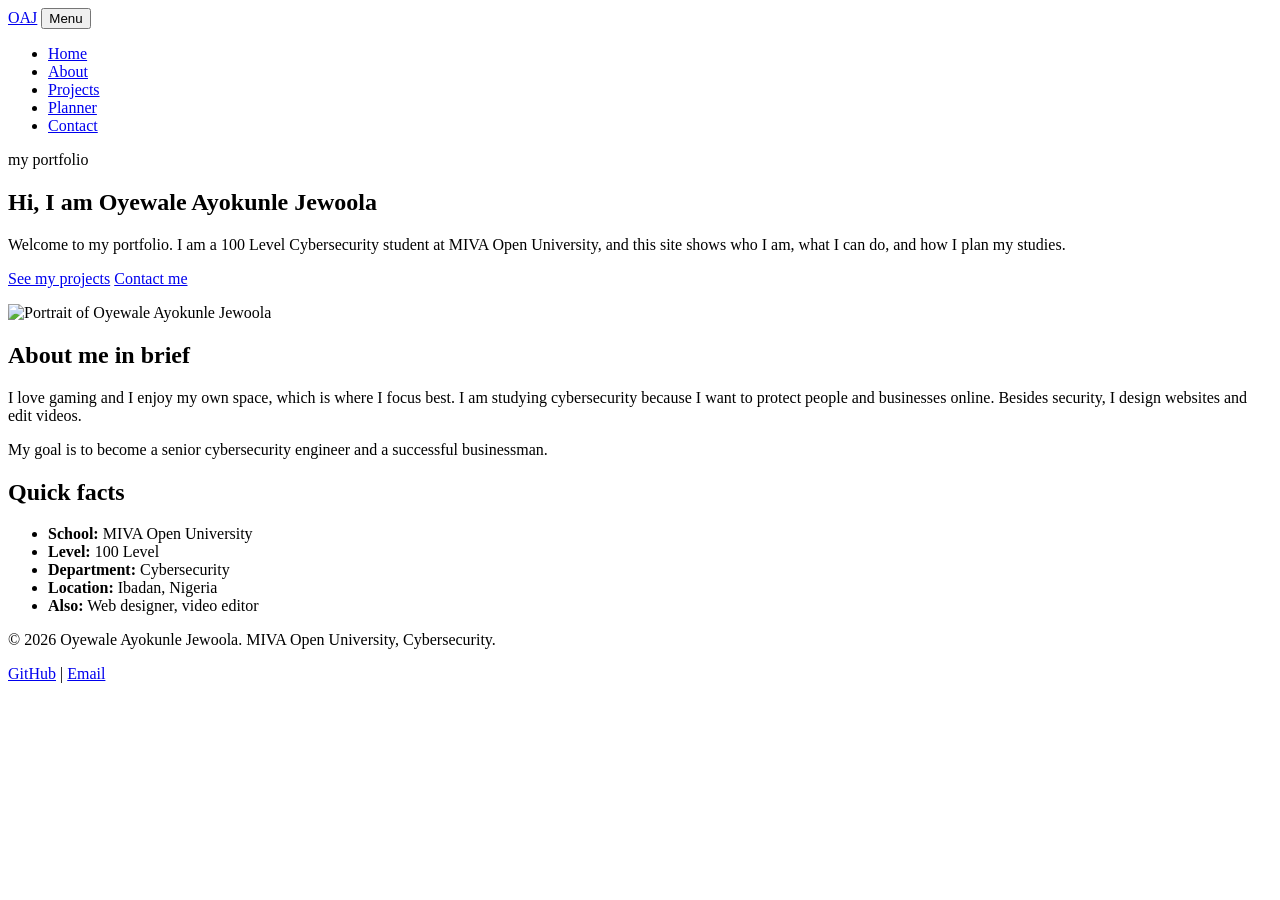
==== index.html @ 598a5769 "Add files via upload" ====
<!DOCTYPE html>
<html lang="en">
<head>
<meta charset="UTF-8">
<meta name="viewport" content="width=device-width, initial-scale=1">
<meta name="description" content="Portfolio and academic planner of Oyewale Ayokunle Jewoola, cybersecurity student at MIVA Open University.">
<title>Home | Oyewale Jewoola</title>
<link rel="preconnect" href="https://fonts.googleapis.com">
<link href="https://fonts.googleapis.com/css2?family=Chakra+Petch:wght@500;700&display=swap" rel="stylesheet">
<link rel="stylesheet" href="css/style.css">
</head>
<body>
<header class="site-header">
<a class="brand" href="index.html">OAJ</a>
<button id="menu-btn" aria-label="Toggle menu" aria-expanded="false">Menu</button>
<nav id="nav"><ul><li><a href="index.html" class=active aria-current=page>Home</a></li><li><a href="about.html">About</a></li><li><a href="projects.html">Projects</a></li><li><a href="planner.html">Planner</a></li><li><a href="contact.html">Contact</a></li></ul></nav>
</header>
<main>
<section class="hero">
<div class="hero-text">
<p class="prompt">my portfolio</p>
<h1>Hi, I am Oyewale Ayokunle Jewoola</h1>
<p class="lead">Welcome to my portfolio. I am a 100 Level Cybersecurity student at MIVA Open University, and this site shows who I am, what I can do, and how I plan my studies.</p>
<p><a class="btn" href="projects.html">See my projects</a> <a class="btn ghost" href="contact.html">Contact me</a></p>
</div>
<img class="portrait" src="images/profile.svg" alt="Portrait of Oyewale Ayokunle Jewoola" width="320" height="320">
</section>
<section class="wrap split">
<article>
<h2>About me in brief</h2>
<p>I love gaming and I enjoy my own space, which is where I focus best. I am studying cybersecurity because I want to protect people and businesses online. Besides security, I design websites and edit videos.</p>
<p>My goal is to become a senior cybersecurity engineer and a successful businessman.</p>
</article>
<aside>
<h2>Quick facts</h2>
<ul class="facts">
<li><strong>School:</strong> MIVA Open University</li>
<li><strong>Level:</strong> 100 Level</li>
<li><strong>Department:</strong> Cybersecurity</li>
<li><strong>Location:</strong> Ibadan, Nigeria</li>
<li><strong>Also:</strong> Web designer, video editor</li>
</ul>
</aside>
</section>
</main>
<footer class="site-footer">
<p>&copy; 2026 Oyewale Ayokunle Jewoola. MIVA Open University, Cybersecurity.</p>
<p><a href="https://github.com/experthenry100-ctrl">GitHub</a> | <a href="mailto:oyewaleayokunle286@gmail.com">Email</a></p>
</footer>
<script src="js/main.js"></script>
</body>
</html>
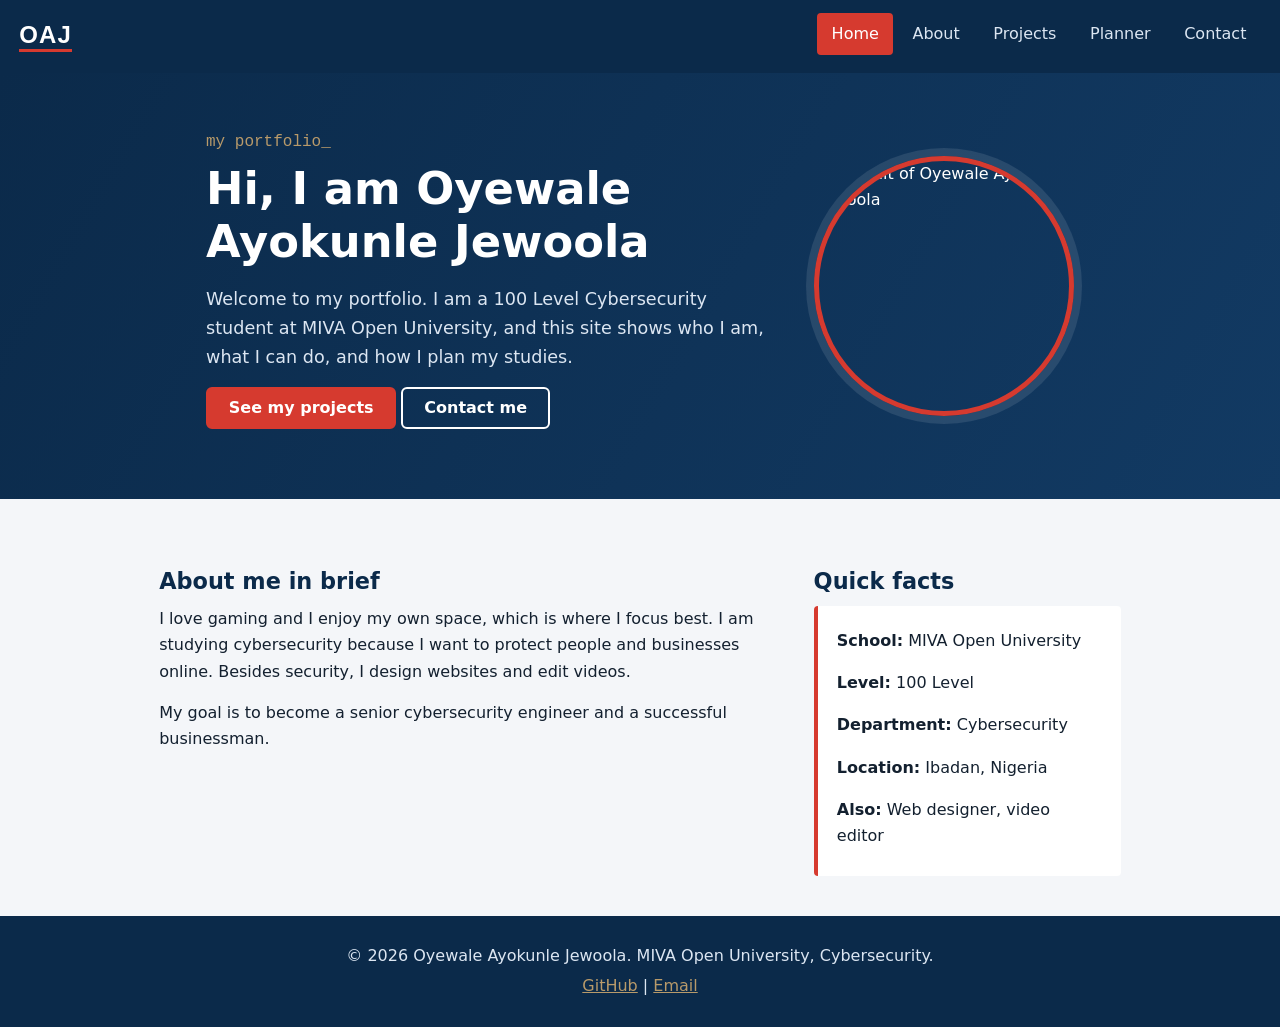
==== commit 11000c25: "Update index.html" ====
--- a/index.html
+++ b/index.html
@@ -7,7 +7,7 @@
 <title>Home | Oyewale Jewoola</title>
 <link rel="preconnect" href="https://fonts.googleapis.com">
 <link href="https://fonts.googleapis.com/css2?family=Chakra+Petch:wght@500;700&display=swap" rel="stylesheet">
-<link rel="stylesheet" href="css/style.css">
+<link rel="stylesheet" href="style.css">
 </head>
 <body>
 <header class="site-header">
@@ -49,4 +49,4 @@
 </footer>
 <script src="js/main.js"></script>
 </body>
-</html>+</html>
--- a/style.css
+++ b/style.css
@@ -0,0 +1,87 @@
+:root{--navy:#0b2a4a;--navy2:#123a63;--red:#d63a2f;--gold:#b89a6a;--bg:#f4f6f9;--ink:#13202f;--muted:#5a6878;--line:#d9e0e8}
+*{box-sizing:border-box;margin:0}
+html{scroll-behavior:smooth}
+body{font:1rem/1.65 system-ui,"Segoe UI",Roboto,sans-serif;color:var(--ink);background:var(--bg);min-height:100vh;display:flex;flex-direction:column}
+main{flex:1}
+h1,h2{font-family:"Chakra Petch",system-ui,sans-serif;line-height:1.2;color:var(--navy)}
+h1{font-size:clamp(1.8rem,5vw,2.8rem);margin-bottom:1rem}
+h2{font-size:1.4rem;margin:1.8rem 0 .7rem}
+p{margin-bottom:.9rem;max-width:68ch}
+a{color:var(--red)}
+a:focus-visible,button:focus-visible,input:focus-visible,textarea:focus-visible{outline:3px solid var(--gold);outline-offset:2px}
+.wrap{max-width:1000px;margin:0 auto;padding:2.5rem 1.2rem}
+.narrow{max-width:700px}
+.sr{position:absolute;left:-9999px}
+.muted{color:var(--muted)}
+/* header and navigation */
+.site-header{background:var(--navy);display:flex;justify-content:space-between;align-items:center;flex-wrap:wrap;padding:.8rem 1.2rem;position:sticky;top:0;z-index:10}
+.brand{font:700 1.5rem "Chakra Petch",sans-serif;color:#fff;text-decoration:none;letter-spacing:.05em;border-bottom:3px solid var(--red)}
+nav ul{list-style:none;display:flex;gap:.3rem;padding:0}
+nav a{display:block;padding:.5rem .9rem;color:#dce6f2;text-decoration:none;border-radius:4px;transition:background .25s,color .25s}
+nav a:hover,nav a.active{background:var(--red);color:#fff}
+#menu-btn{display:none;background:none;color:#fff;border:1px solid #fff;padding:.4rem .9rem;border-radius:4px;font:inherit;cursor:pointer}
+/* hero */
+.hero{background:linear-gradient(120deg,var(--navy),var(--navy2));color:#fff;display:flex;align-items:center;justify-content:center;gap:3rem;flex-wrap:wrap;padding:3.5rem 1.2rem}
+.hero h1{color:#fff}
+.hero-text{max-width:560px}
+.prompt{font-family:"Courier New",monospace;color:var(--gold);margin-bottom:.4rem}
+.prompt::after{content:"_";animation:blink 1s steps(2) infinite}
+.lead{font-size:1.1rem;color:#dce6f2}
+.portrait{width:min(260px,70vw);height:auto;border-radius:50%;border:5px solid var(--red);box-shadow:0 0 0 8px rgba(255,255,255,.1)}
+@keyframes blink{50%{opacity:0}}
+.btn{display:inline-block;background:var(--red);color:#fff;border:2px solid var(--red);padding:.6rem 1.3rem;border-radius:6px;font:600 1rem system-ui,sans-serif;text-decoration:none;cursor:pointer;transition:transform .2s,background .2s}
+.btn:hover{transform:translateY(-2px);background:#b72f25}
+.btn.ghost{background:transparent;color:#fff;border-color:#fff}
+.btn.ghost:hover{background:rgba(255,255,255,.15)}
+/* layout */
+.split{display:grid;grid-template-columns:2fr 1fr;gap:2.5rem}
+.facts{list-style:none;padding:1rem 1.2rem;background:#fff;border-left:4px solid var(--red);border-radius:4px}
+.facts li{padding:.35rem 0}
+ul{padding-left:1.3rem}
+li{margin-bottom:.3rem}
+.scroll{overflow-x:auto}
+table{border-collapse:collapse;width:100%;background:#fff}
+caption{text-align:left;font-weight:600;padding:.4rem 0;color:var(--muted)}
+th,td{padding:.7rem 1rem;text-align:left;border-bottom:1px solid var(--line)}
+th{background:var(--navy);color:#fff}
+meter{width:100%;max-width:240px;height:1rem}
+video{max-width:100%;height:auto;border-radius:8px;background:#000}
+/* projects */
+.project{display:grid;grid-template-columns:1fr 1.3fr;gap:1.5rem;align-items:center;background:#fff;border:1px solid var(--line);border-radius:8px;overflow:hidden;margin-bottom:1.5rem;transition:box-shadow .25s}
+.project:hover{box-shadow:0 8px 24px rgba(11,42,74,.15)}
+.project img{width:100%;height:100%;object-fit:cover;display:block}
+.project div{padding:1rem 1.2rem}
+.project h2{margin-top:0}
+.tags{color:var(--muted);font-size:.9rem}
+/* forms and planner */
+form label{display:block;font-weight:600;margin:1rem 0 .3rem}
+input,textarea{width:100%;padding:.7rem;border:2px solid var(--line);border-radius:6px;font:inherit;background:#fff;transition:border-color .2s}
+input:focus,textarea:focus{border-color:var(--navy)}
+input.bad,textarea.bad{border-color:var(--red)}
+.row{display:flex;gap:.7rem;margin:1rem 0}
+.row input{flex:1}
+.error{color:#b3261e;font-size:.9rem;min-height:1.2rem;margin:.2rem 0 0}
+.ok{color:#1b7a3a;font-weight:600;margin-top:1rem}
+.tasks{list-style:none;padding:0}
+.tasks li{display:flex;align-items:center;gap:.8rem;background:#fff;border:1px solid var(--line);border-left:4px solid var(--navy);padding:.7rem 1rem;border-radius:6px;margin-bottom:.6rem;animation:pop .25s ease}
+.tasks li.done{border-left-color:#1b7a3a}
+.tasks li.done span{text-decoration:line-through;color:var(--muted)}
+.tasks span{flex:1;overflow-wrap:anywhere}
+.tasks input{width:1.2rem;height:1.2rem;accent-color:var(--navy)}
+.del{background:none;border:1px solid var(--red);color:var(--red);padding:.3rem .7rem;border-radius:4px;cursor:pointer;font:inherit}
+.del:hover{background:var(--red);color:#fff}
+@keyframes pop{from{transform:scale(.96);opacity:0}}
+.site-footer{background:var(--navy);color:#dce6f2;text-align:center;padding:1.5rem 1rem}
+.site-footer p{margin:.2rem auto}
+.site-footer a{color:var(--gold)}
+/* mobile */
+@media(max-width:720px){
+#menu-btn{display:block}
+nav{display:none;width:100%}
+nav.open{display:block}
+nav ul{flex-direction:column;padding-top:.6rem}
+.split,.project{grid-template-columns:1fr}
+.hero{text-align:center}
+.row{flex-direction:column}
+}
+@media(prefers-reduced-motion:reduce){*{animation:none!important;transition:none!important}}
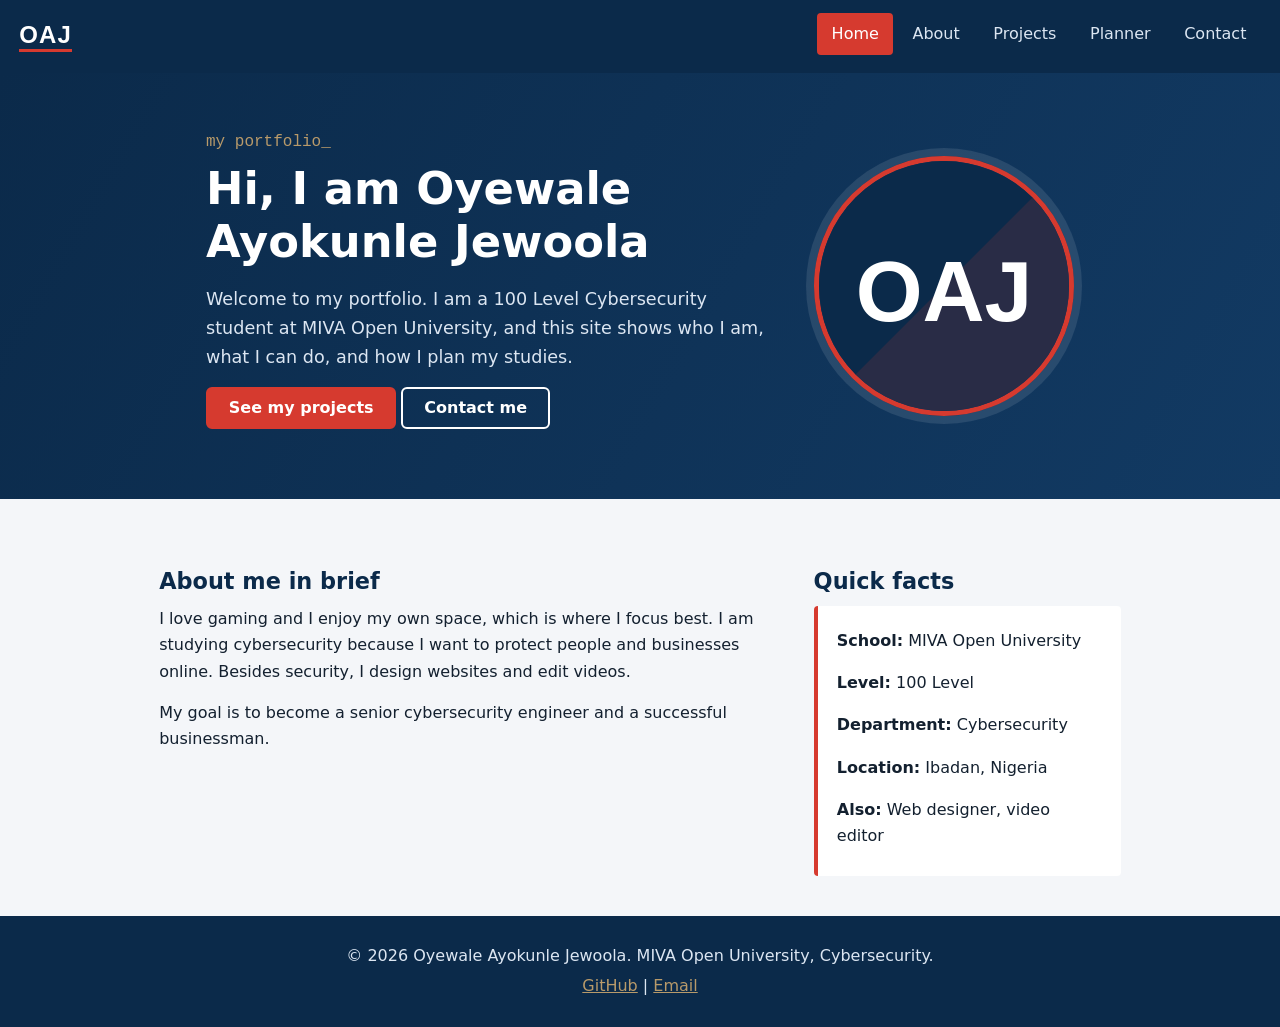
==== commit 33255f8e: "Update index.html" ====
--- a/index.html
+++ b/index.html
@@ -23,7 +23,7 @@
 <p class="lead">Welcome to my portfolio. I am a 100 Level Cybersecurity student at MIVA Open University, and this site shows who I am, what I can do, and how I plan my studies.</p>
 <p><a class="btn" href="projects.html">See my projects</a> <a class="btn ghost" href="contact.html">Contact me</a></p>
 </div>
-<img class="portrait" src="images/profile.svg" alt="Portrait of Oyewale Ayokunle Jewoola" width="320" height="320">
+<img class="portrait" src="profile.svg" alt="Portrait of Oyewale Ayokunle Jewoola" width="320" height="320">
 </section>
 <section class="wrap split">
 <article>
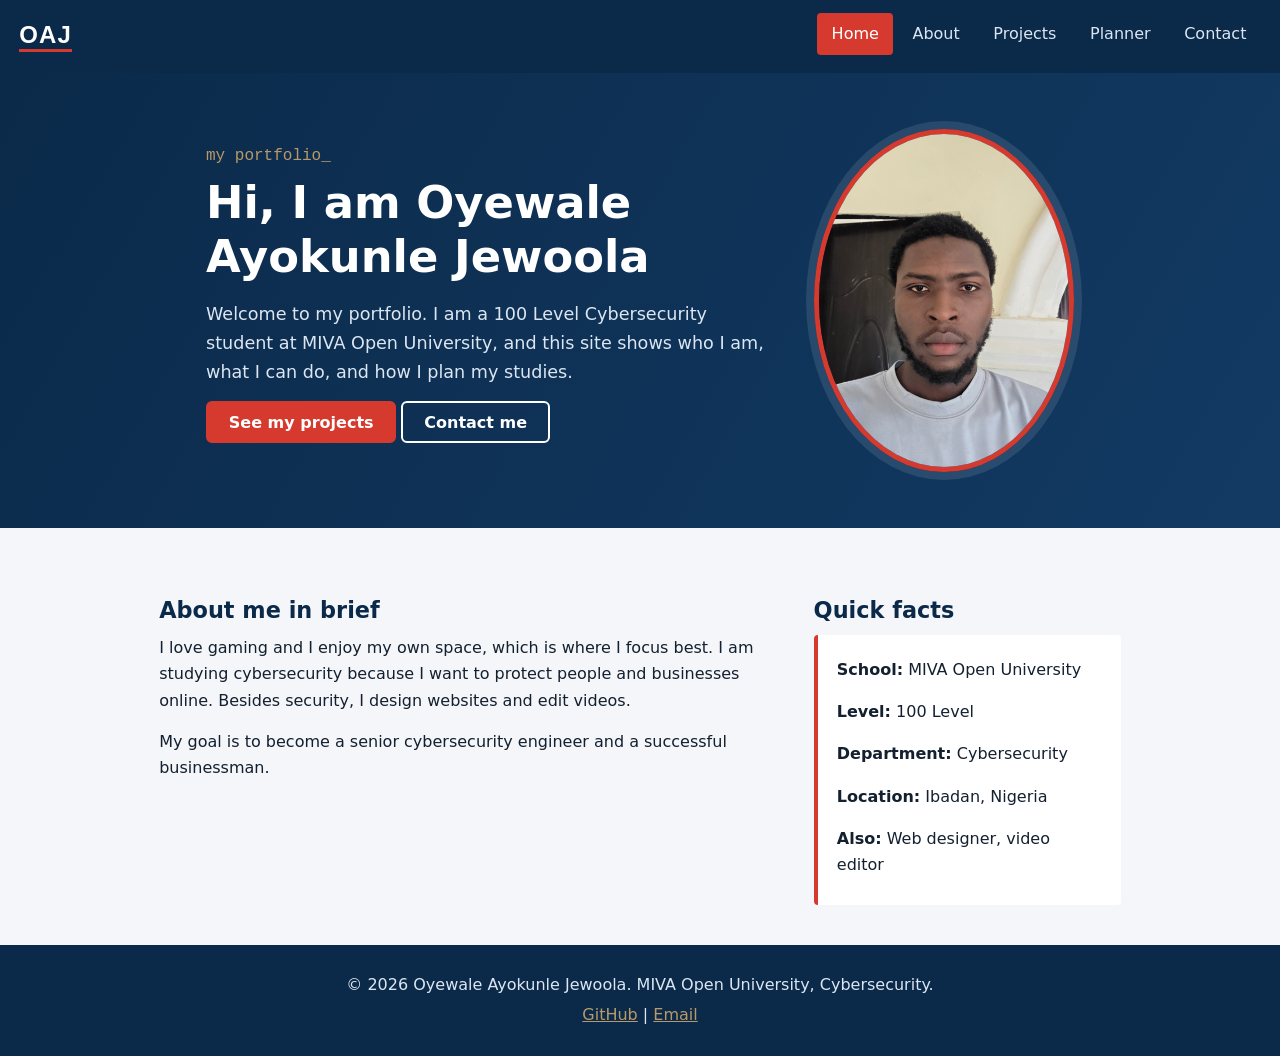
==== commit 26e3ff93: "Update index.html" ====
--- a/index.html
+++ b/index.html
@@ -23,7 +23,7 @@
 <p class="lead">Welcome to my portfolio. I am a 100 Level Cybersecurity student at MIVA Open University, and this site shows who I am, what I can do, and how I plan my studies.</p>
 <p><a class="btn" href="projects.html">See my projects</a> <a class="btn ghost" href="contact.html">Contact me</a></p>
 </div>
-<img class="portrait" src="profile.svg" alt="Portrait of Oyewale Ayokunle Jewoola" width="320" height="320">
+<img class="portrait" src="myself.jpg" alt="Portrait of Oyewale Ayokunle Jewoola" width="320" height="320">
 </section>
 <section class="wrap split">
 <article>
